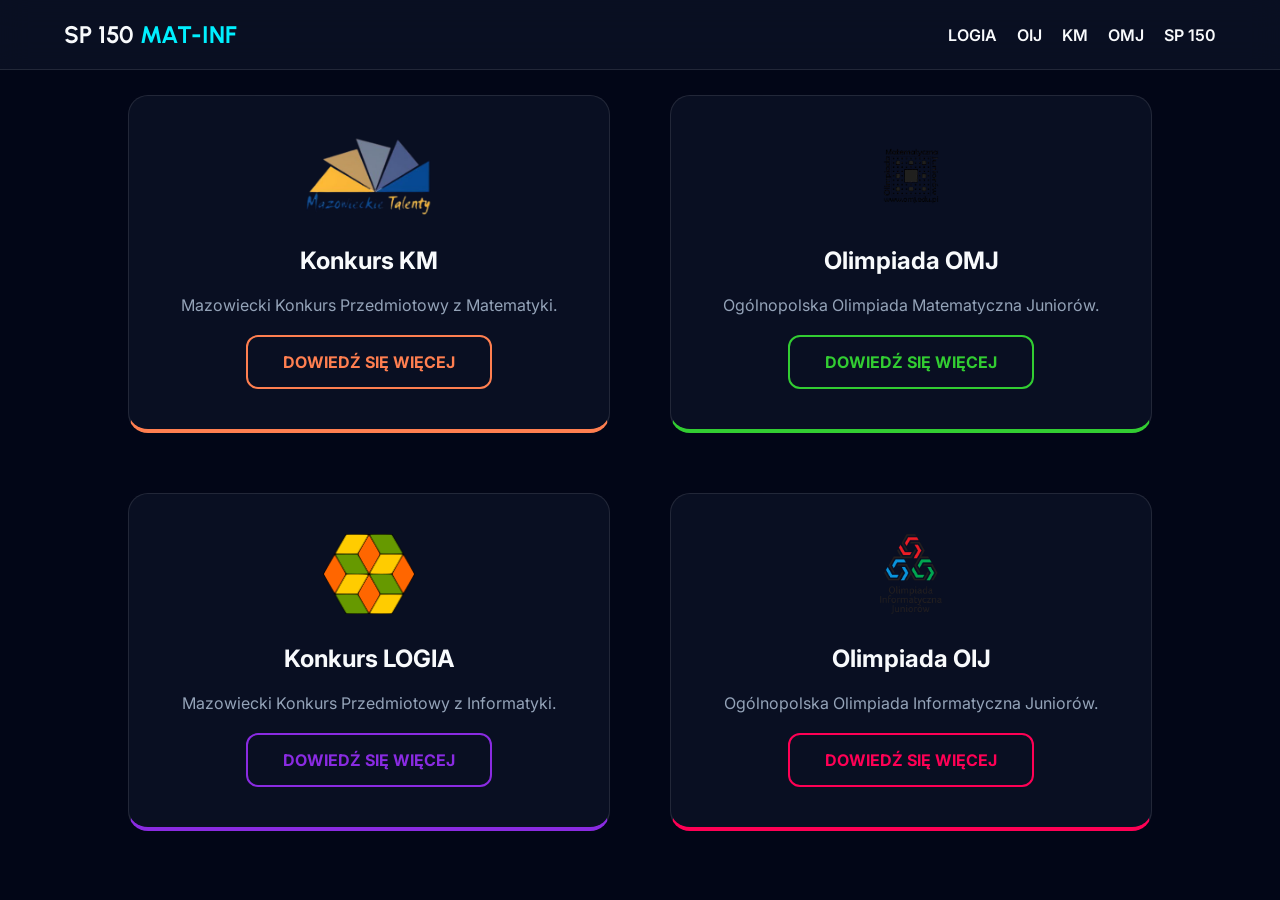
==== index.html @ aaa613d6 "Add files via upload" ====
<!DOCTYPE html>
<html lang="pl">
<head>
    <meta charset="UTF-8">
    <meta name="viewport" content="width=device-width, initial-scale=1.0">
    <title>SP150 | MAT-INF</title>
    <link rel="stylesheet" href="assets/css/style.css">
    <link rel="preconnect" href="https://fonts.googleapis.com">
    <link href="https://fonts.googleapis.com/css2?family=Urbanist:wght@700&family=Inter:wght@400;600&display=swap" rel="stylesheet">
</head>
<body>

    <nav class="glass-nav">
        <div class="logo">
            <span>SP 150 <span class="accent">MAT-INF</span></span>
        </div>
        <ul class="nav-links1">
            <li><a href="pages/logia.html">LOGIA</a></li>
        <ul class="nav-links2">
            <li><a href="pages/oij.html">OIJ</a></li>
        </ul>
        <ul class="nav-links3">
            <li><a href="pages/kuratoryjny_mat.html">KM</a></li>
        </ul> 
        <ul class="nav-links4">
            <li><a href="pages/omj.html">OMJ</a></li>
        </ul>
        <ul class="nav-links5">
            <li><a href="https://sp150bemowo.szkolnastrona.pl" target="_blank">SP 150</a></li>
        </ul>
    </nav>
    <div style="height: 70px;"></div>
    <section class="info-grid">
        <div class="glass-card reveal" style="border-bottom: 4px solid var(--accent-km);">
            <img src="assets/images/Logo KM.png" alt="Logo KM">
            <h2>Konkurs KM</h2>
            <p style="color: var(--text-muted);">Mazowiecki Konkurs Przedmiotowy z Matematyki.</p>
            <a href="pages/kuratoryjny_mat.html" class="btn btn-km">Dowiedź się więcej</a>
        </div>
        <div class="glass-card reveal" style="border-bottom: 4px solid var(--accent-omj);">
            <img src="assets/images/Logo OMJ.png" alt="Logo OMJ">
            <h2>Olimpiada OMJ</h2>
            <p style="color: var(--text-muted);">Ogólnopolska Olimpiada Matematyczna Juniorów.</p>
            <a href="pages/omj.html" class="btn btn-omj">Dowiedź się więcej</a>
        </div>
        <div class="glass-card reveal" style="border-bottom: 4px solid var(--accent-logia);">
            <img src="assets/images/Logo LOGIA.png" alt="Logo LOGIA">
            <h2>Konkurs LOGIA</h2>
            <p style="color: var(--text-muted);">Mazowiecki Konkurs Przedmiotowy z Informatyki.</p>
            <a href="pages/logia.html" class="btn btn-logia">Dowiedź się więcej</a>
        </div>
        <div class="glass-card reveal" style="border-bottom: 4px solid var(--accent-oij);">
            <img src="assets/images/Logo OIJ.png" alt="Logo OIJ">
            <h2>Olimpiada OIJ</h2>
            <p style="color: var(--text-muted);">Ogólnopolska Olimpiada Informatyczna Juniorów.</p>
            <a href="pages/oij.html" class="btn btn-oij">Dowiedź się więcej</a>
        </div>
    </section>

    <script src="assets/js/script.js"></script>
</body>
</html>
---- assets/css/style.css ----
/* --- ZMIENNE DLA TRYBU CIEMNEGO (DOMYŚLNE) --- */
:root {
    --bg-main: #020617;
    --text-main: #f8fafc;
    --text-muted: #94a3b8;
    --glass-bg: rgba(15, 23, 42, 0.6);
    --border-color: rgba(255, 255, 255, 0.1);
    
    /* Akcenty kolorystyczne */
    --accent-main: #00f0ff;
    --accent-oij: #ff0055;
    --accent-logia: #8a2be2;
    --accent-km: #ff7f50;
    --accent-omj: #32cd32;
    --accent-5: #ff69b4;
    --shadow-intensity: 0.5;
}

/* --- ZMIENNE DLA TRYBU JASNEGO --- */
body.light-mode {
    --bg-main: #f1f5f9;
    --text-main: #0f172a;
    --text-muted: #475569;
    --glass-bg: rgba(255, 255, 255, 0.7);
    --border-color: rgba(0, 0, 0, 0.1);
    --shadow-intensity: 0.15;
}

/* --- USTAWIENIA GLOBALNE --- */
* {
    margin: 0;
    padding: 0;
    box-sizing: border-box;
}

html { scroll-behavior: smooth; }

body {
    background-color: var(--bg-main);
    color: var(--text-main);
    font-family: 'Inter', sans-serif;
    overflow-x: hidden;
    transition: background-color 0.5s ease, color 0.5s ease;
}

/* --- NAWIGACJA (GLASSMORPHISM) --- */
.glass-nav {
    display: flex;
    justify-content: space-between;
    align-items: center;
    padding: 20px 5%;
    position: fixed;
    width: 100%;
    top: 0;
    z-index: 1000;
    background: var(--glass-bg);
    backdrop-filter: blur(15px);
    border-bottom: 1px solid var(--border-color);
    transition: all 0.5s ease;
}

.logo { font-family: 'Urbanist', sans-serif; font-size: 1.5rem; font-weight: 700; display: flex; align-items: center; gap: 10px; }
.logo img { height: 40px; width: auto; }
.accent { color: var(--accent-main); }

.nav-links1 { display: flex; list-style: none; gap: 20px; align-items: center; }
.nav-links1 a { text-decoration: none; color: var(--text-main); font-weight: 600; transition: 0.3s; }
.nav-links1 a:hover { color: var(--accent-logia); }

.nav-links2 { display: flex; list-style: none; gap: 20px; align-items: center; }
.nav-links2 a { text-decoration: none; color: var(--text-main); font-weight: 600; transition: 0.3s; }
.nav-links2 a:hover { color: var(--accent-oij); }

.nav-links3 { display: flex; list-style: none; gap: 20px; align-items: center; }
.nav-links3 a { text-decoration: none; color: var(--text-main); font-weight: 600; transition: 0.3s; }
.nav-links3 a:hover { color: var(--accent-km); }

.nav-links4 { display: flex; list-style: none; gap: 20px; align-items: center; }
.nav-links4 a { text-decoration: none; color: var(--text-main); font-weight: 600; transition: 0.3s; }
.nav-links4 a:hover { color: var(--accent-omj); }

.nav-links5 { display: flex; list-style: none; gap: 20px; align-items: center; }
.nav-links5 a { text-decoration: none; color: var(--text-main); font-weight: 600; transition: 0.3s; }
.nav-links5 a:hover { color: var(--accent-5); }

/* --- PRZYCISK TRYBU (DARK/LIGHT) --- */
.theme-btn {
    background: transparent;
    border: 1px solid var(--border-color);
    color: var(--text-main);
    padding: 8px 15px;
    border-radius: 20px;
    cursor: pointer;
    font-weight: 600;
    transition: 0.3s;
    display: flex;
    align-items: center;
    gap: 8px;
}
.theme-btn:hover { background: var(--text-main); color: var(--bg-main); }

/* --- HERO SECTION --- */
.hero {
    min-height: 100vh;
    display: flex;
    align-items: center;
    justify-content: center;
    text-align: center;
    padding-top: 80px;
}

h1 { font-family: 'Urbanist', sans-serif; font-size: clamp(3rem, 5vw, 5rem); margin-bottom: 20px; }
.hero p { font-size: 1.2rem; color: var(--text-muted); margin-bottom: 40px; }

/* --- KARTY (INFO GRID) --- */
.info-grid { display: grid; grid-template-columns: repeat(2, 1fr); gap: 60px; padding: 25px 10%; }
.glass-card {
    background: var(--glass-bg);
    border: 1px solid var(--border-color);
    padding: 40px;
    border-radius: 20px;
    text-align: center;
    transition: transform 0.4s ease, box-shadow 0.4s ease;
    display: flex;
    flex-direction: column;
    align-items: center;
    gap: 20px;
}
.glass-card img { max-height: 80px; margin-bottom: 10px; }
.glass-card:hover { transform: translateY(-10px); }

/* --- PRZYCISKI KONKURSOWE --- */
.btn {
    padding: 15px 35px;
    border-radius: 12px;
    text-decoration: none;
    font-weight: 700;
    text-transform: uppercase;
    transition: 0.4s;
    display: inline-block;
    border: 2px solid transparent;
}

.btn-oij { border-color: var(--accent-oij); color: var(--accent-oij); }
.btn-oij:hover { background: var(--accent-oij); color: #fff; box-shadow: 0 0 20px rgba(255, 0, 85, var(--shadow-intensity)); }

.btn-logia { border-color: var(--accent-logia); color: var(--accent-logia); }
.btn-logia:hover { background: var(--accent-logia); color: #fff; box-shadow: 0 0 20px rgba(138, 43, 226, var(--shadow-intensity)); }

.btn-omj { border-color: var(--accent-omj); color: var(--accent-omj); }
.btn-omj:hover { background: var(--accent-omj); color: #fff; box-shadow: 0 0 20px rgba(138, 43, 226, var(--shadow-intensity)); }

.btn-km { border-color: var(--accent-km); color: var(--accent-km); }
.btn-km:hover { background: var(--accent-km); color: #fff; box-shadow: 0 0 20px rgba(138, 43, 226, var(--shadow-intensity)); }
/* --- SEKCJE KONKURSOWE --- */
.contest-header { padding: 150px 5% 50px; text-align: center; }
.prize-list { list-style: none; text-align: left; margin: 40px auto; max-width: 800px; }
.prize-list li {
    background: var(--glass-bg);
    margin-bottom: 20px;
    padding: 30px;
    border-radius: 15px;
    border: 1px solid var(--border-color);
    transition: 0.3s;
}
.prize-list li strong { color: var(--text-main); display: block; font-size: 1.2rem; margin-bottom: 10px; }
.prize-list p { color: var(--text-muted); line-height: 1.6; }

/* Animacje scrolla */
.reveal { opacity: 0; transform: translateY(40px); transition: 1s all ease; }
.reveal.active { opacity: 1; transform: translateY(0); }

/* Stopka */
footer { text-align: center; padding: 10px; border-top: 1px solid var(--border-color); color: var(--text-muted); margin-top: 50px; }
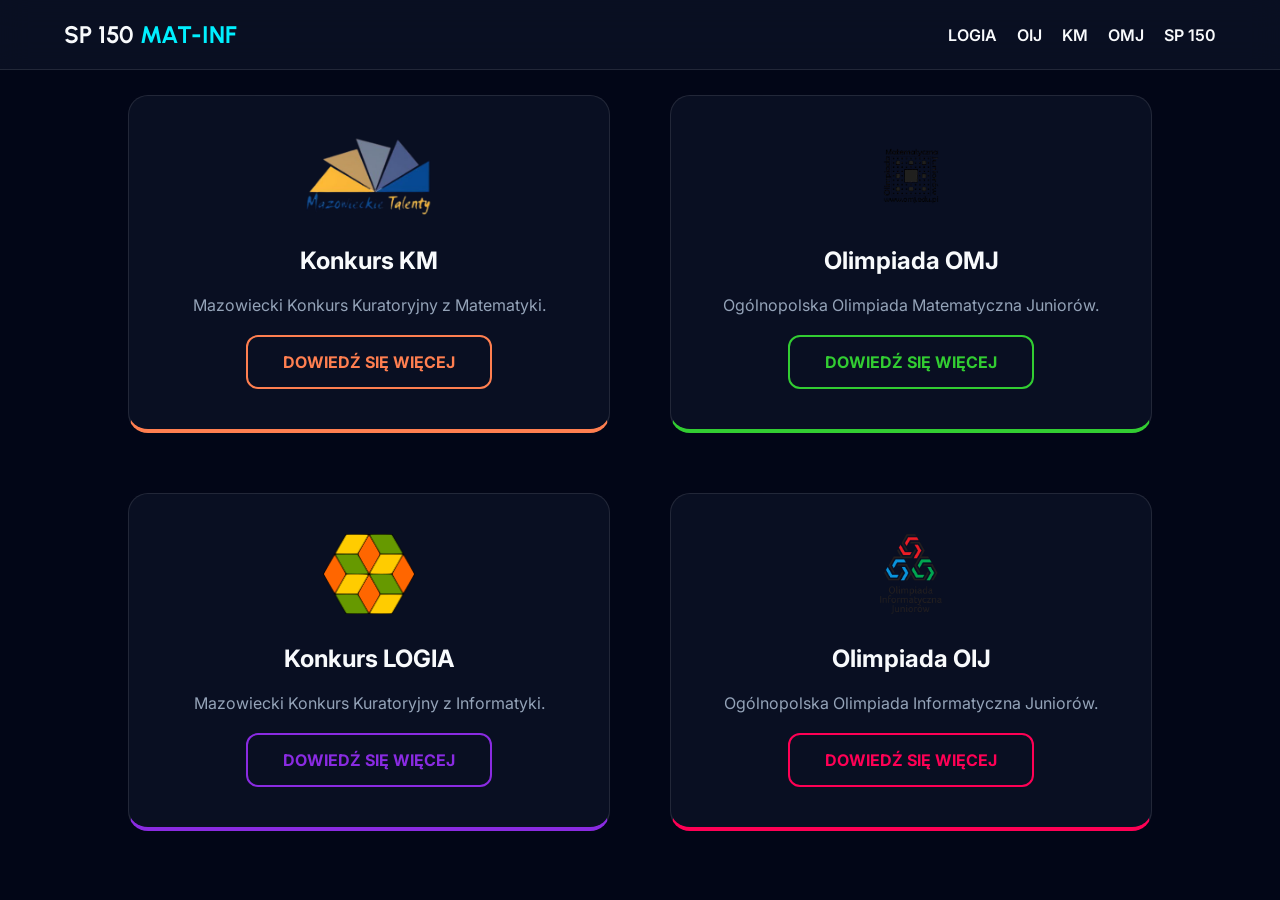
==== commit 053c3a11: "Update index.html" ====
--- a/index.html
+++ b/index.html
@@ -1,6 +1,9 @@
 <!DOCTYPE html>
 <html lang="pl">
 <head>
+    <link rel="apple-touch-icon" sizes="180x180" href="public/apple-touch-icon.png">
+    <link rel="icon" type="image/png" sizes="32x32" href="public/favicon-32x32.png">
+    <link rel="shortcut icon" href="public/favicon.ico">
     <meta charset="UTF-8">
     <meta name="viewport" content="width=device-width, initial-scale=1.0">
     <title>SP150 | MAT-INF</title>
@@ -34,7 +37,7 @@
         <div class="glass-card reveal" style="border-bottom: 4px solid var(--accent-km);">
             <img src="assets/images/Logo KM.png" alt="Logo KM">
             <h2>Konkurs KM</h2>
-            <p style="color: var(--text-muted);">Mazowiecki Konkurs Przedmiotowy z Matematyki.</p>
+            <p style="color: var(--text-muted);">Mazowiecki Konkurs Kuratoryjny z Matematyki.</p>
             <a href="pages/kuratoryjny_mat.html" class="btn btn-km">Dowiedź się więcej</a>
         </div>
         <div class="glass-card reveal" style="border-bottom: 4px solid var(--accent-omj);">
@@ -46,7 +49,7 @@
         <div class="glass-card reveal" style="border-bottom: 4px solid var(--accent-logia);">
             <img src="assets/images/Logo LOGIA.png" alt="Logo LOGIA">
             <h2>Konkurs LOGIA</h2>
-            <p style="color: var(--text-muted);">Mazowiecki Konkurs Przedmiotowy z Informatyki.</p>
+            <p style="color: var(--text-muted);">Mazowiecki Konkurs Kuratoryjny z Informatyki.</p>
             <a href="pages/logia.html" class="btn btn-logia">Dowiedź się więcej</a>
         </div>
         <div class="glass-card reveal" style="border-bottom: 4px solid var(--accent-oij);">
@@ -59,4 +62,4 @@
 
     <script src="assets/js/script.js"></script>
 </body>
-</html>+</html>
